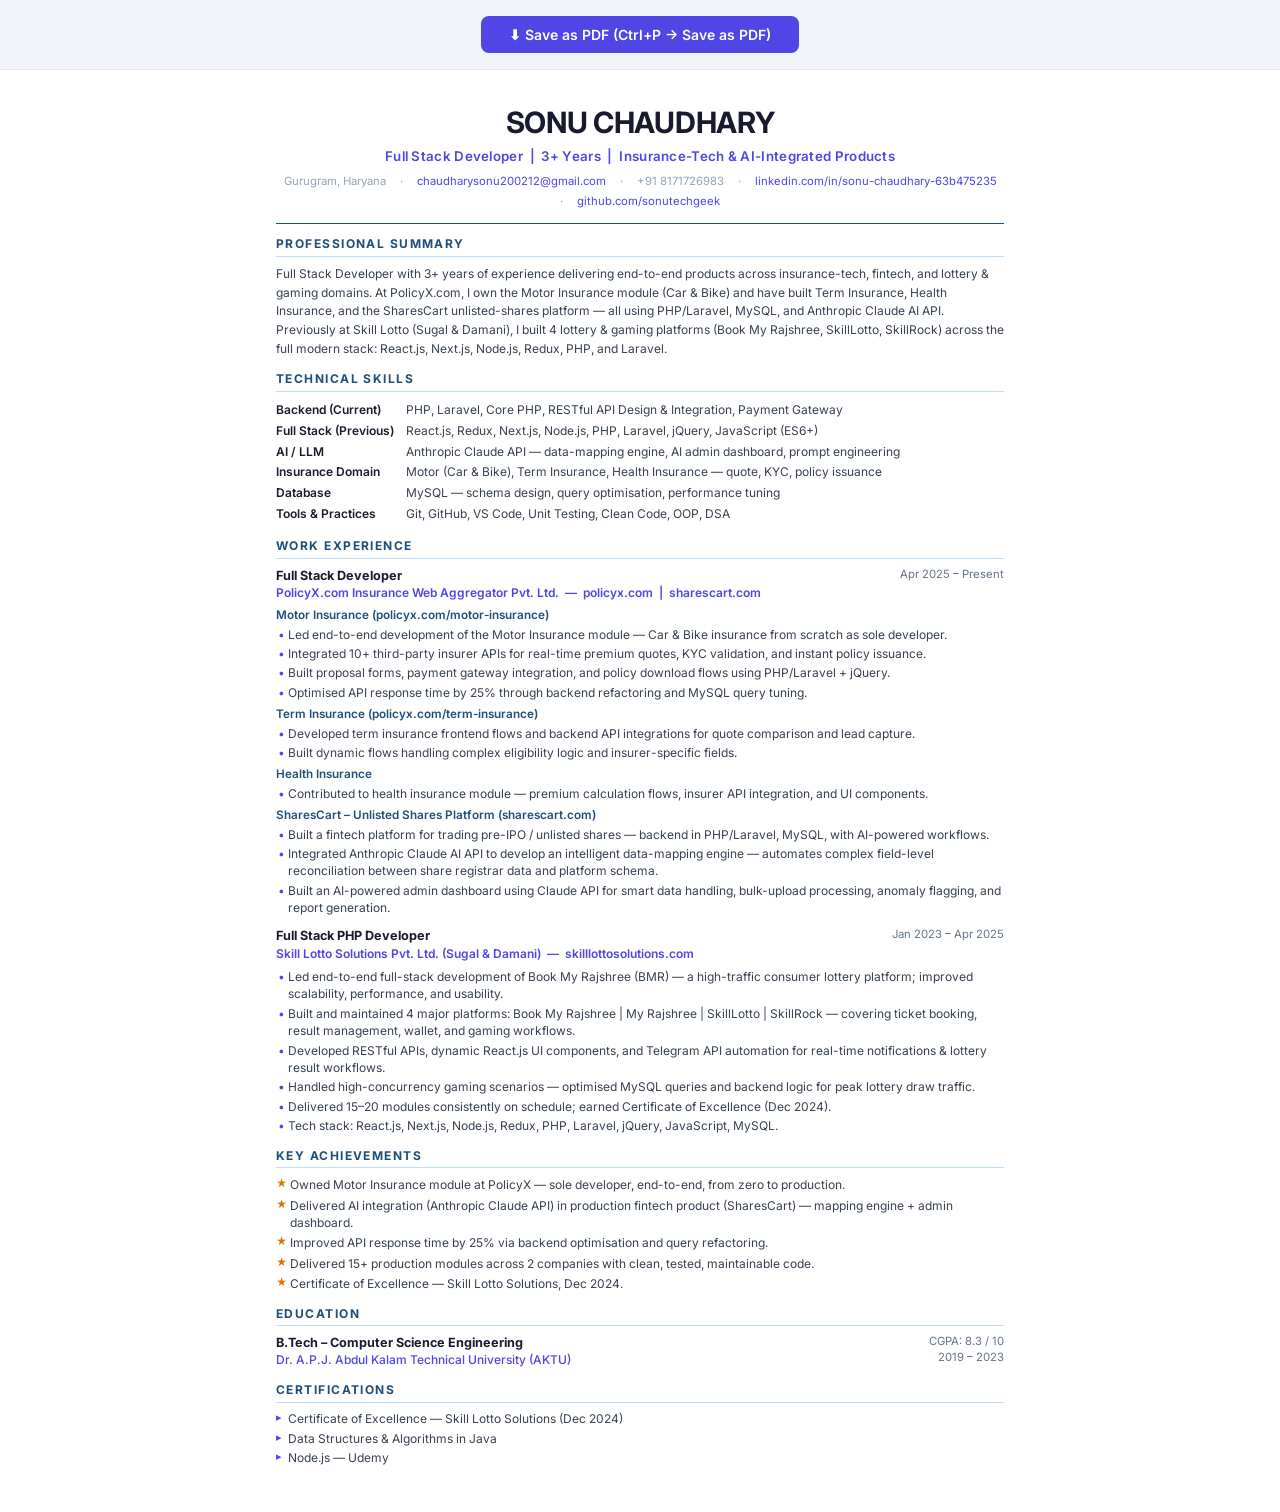
==== resume.html @ 12445d89 "Add HTML resume with clickable LinkedIn and GitHub links" ====
<!DOCTYPE html>
<html lang="en">
<head>
  <meta charset="UTF-8">
  <title>Sonu Chaudhary — Resume</title>
  <link href="https://fonts.googleapis.com/css2?family=Inter:wght@300;400;500;600;700&display=swap" rel="stylesheet">
  <style>
    * { box-sizing: border-box; margin: 0; padding: 0; }

    body {
      font-family: 'Inter', Arial, sans-serif;
      font-size: 9.5pt;
      color: #1a1a2e;
      background: #fff;
      line-height: 1.4;
    }

    .page {
      max-width: 800px;
      margin: 0 auto;
      padding: 32px 36px;
    }

    /* ---- Header ---- */
    .header { text-align: center; margin-bottom: 14px; }

    .name {
      font-size: 22pt;
      font-weight: 700;
      color: #1a1a2e;
      letter-spacing: -0.3px;
      margin-bottom: 4px;
    }

    .title-line {
      font-size: 10pt;
      color: #4f46e5;
      font-weight: 600;
      margin-bottom: 8px;
      letter-spacing: 0.3px;
    }

    .contact-row {
      font-size: 8.5pt;
      color: #475569;
      display: flex;
      justify-content: center;
      flex-wrap: wrap;
      gap: 4px 14px;
    }

    .contact-row a {
      color: #4f46e5;
      text-decoration: none;
    }

    .contact-row span { color: #94a3b8; }

    /* ---- Divider ---- */
    .divider {
      border: none;
      border-top: 1.5px solid #1f4e79;
      margin: 10px 0 12px;
    }

    /* ---- Section ---- */
    .section { margin-bottom: 13px; }

    .section-heading {
      font-size: 9pt;
      font-weight: 700;
      text-transform: uppercase;
      letter-spacing: 0.12em;
      color: #1f4e79;
      border-bottom: 1px solid #bfdbfe;
      padding-bottom: 3px;
      margin-bottom: 8px;
    }

    /* ---- Summary ---- */
    .summary { font-size: 9pt; color: #374151; line-height: 1.55; }

    /* ---- Skills ---- */
    .skills-table { width: 100%; border-collapse: collapse; }
    .skills-table td {
      padding: 2px 0;
      font-size: 9pt;
      vertical-align: top;
    }
    .skill-label {
      font-weight: 600;
      color: #1a1a2e;
      width: 130px;
      white-space: nowrap;
    }
    .skill-val { color: #374151; }

    /* ---- Experience ---- */
    .job { margin-bottom: 11px; }

    .job-top {
      display: flex;
      justify-content: space-between;
      align-items: flex-start;
      margin-bottom: 1px;
    }

    .job-title-text {
      font-weight: 700;
      font-size: 9.5pt;
      color: #1a1a2e;
    }

    .job-date {
      font-size: 8.5pt;
      color: #64748b;
      white-space: nowrap;
      margin-left: 12px;
    }

    .job-company {
      font-size: 9pt;
      color: #4f46e5;
      font-weight: 600;
      margin-bottom: 5px;
    }

    .job-company a { color: #4f46e5; text-decoration: none; }

    .job-module {
      font-size: 8.8pt;
      font-weight: 600;
      color: #1f4e79;
      margin: 5px 0 2px;
    }

    ul.bullets {
      list-style: none;
      padding: 0;
    }

    ul.bullets li {
      font-size: 9pt;
      color: #374151;
      padding-left: 12px;
      position: relative;
      margin-bottom: 2px;
      line-height: 1.45;
    }

    ul.bullets li::before {
      content: '•';
      position: absolute;
      left: 2px;
      color: #4f46e5;
    }

    /* ---- Achievements ---- */
    .achieve-list { list-style: none; padding: 0; }
    .achieve-list li {
      font-size: 9pt;
      color: #374151;
      padding-left: 14px;
      position: relative;
      margin-bottom: 3px;
      line-height: 1.45;
    }
    .achieve-list li::before {
      content: '★';
      position: absolute;
      left: 0;
      color: #d97706;
      font-size: 8pt;
    }

    /* ---- Education ---- */
    .edu-row {
      display: flex;
      justify-content: space-between;
      align-items: flex-start;
    }
    .edu-degree { font-weight: 700; font-size: 9.5pt; color: #1a1a2e; }
    .edu-inst { font-size: 9pt; color: #4f46e5; font-weight: 500; }
    .edu-right { font-size: 8.5pt; color: #64748b; text-align: right; }

    /* ---- Certs ---- */
    .cert-row {
      display: flex;
      gap: 6px;
      font-size: 9pt;
      color: #374151;
      margin-bottom: 3px;
    }
    .cert-row::before { content: '▸'; color: #4f46e5; font-size: 8pt; }

    /* ---- Print button ---- */
    .print-bar {
      text-align: center;
      padding: 16px;
      background: #f1f5f9;
      border-bottom: 1px solid #e2e8f0;
    }

    .print-btn {
      background: #4f46e5;
      color: #fff;
      border: none;
      padding: 10px 28px;
      border-radius: 8px;
      font-size: 14px;
      font-weight: 600;
      cursor: pointer;
      font-family: inherit;
    }

    .print-btn:hover { background: #4338ca; }

    @media print {
      .print-bar { display: none; }
      body { font-size: 9.5pt; }
      .page { padding: 20px 24px; }
      a { color: #4f46e5 !important; text-decoration: none; }
    }
  </style>
</head>
<body>

  <div class="print-bar">
    <button class="print-btn" onclick="window.print()">⬇ Save as PDF (Ctrl+P → Save as PDF)</button>
  </div>

  <div class="page">

    <!-- HEADER -->
    <div class="header">
      <div class="name">SONU CHAUDHARY</div>
      <div class="title-line">Full Stack Developer &nbsp;|&nbsp; 3+ Years &nbsp;|&nbsp; Insurance-Tech &amp; AI-Integrated Products</div>
      <div class="contact-row">
        <span>Gurugram, Haryana</span>
        <span>·</span>
        <a href="mailto:chaudharysonu200212@gmail.com">chaudharysonu200212@gmail.com</a>
        <span>·</span>
        <span>+91 8171726983</span>
        <span>·</span>
        <a href="https://www.linkedin.com/in/sonu-chaudhary-63b475235" target="_blank">linkedin.com/in/sonu-chaudhary-63b475235</a>
        <span>·</span>
        <a href="https://github.com/sonutechgeek" target="_blank">github.com/sonutechgeek</a>
      </div>
    </div>

    <hr class="divider">

    <!-- SUMMARY -->
    <div class="section">
      <div class="section-heading">Professional Summary</div>
      <p class="summary">
        Full Stack Developer with 3+ years of experience delivering end-to-end products across insurance-tech, fintech, and lottery &amp; gaming domains.
        At PolicyX.com, I own the Motor Insurance module (Car &amp; Bike) and have built Term Insurance, Health Insurance, and the SharesCart unlisted-shares platform —
        all using PHP/Laravel, MySQL, and Anthropic Claude AI API. Previously at Skill Lotto (Sugal &amp; Damani), I built 4 lottery &amp; gaming platforms
        (Book My Rajshree, SkillLotto, SkillRock) across the full modern stack: React.js, Next.js, Node.js, Redux, PHP, and Laravel.
      </p>
    </div>

    <!-- SKILLS -->
    <div class="section">
      <div class="section-heading">Technical Skills</div>
      <table class="skills-table">
        <tr>
          <td class="skill-label">Backend (Current)</td>
          <td class="skill-val">PHP, Laravel, Core PHP, RESTful API Design &amp; Integration, Payment Gateway</td>
        </tr>
        <tr>
          <td class="skill-label">Full Stack (Previous)</td>
          <td class="skill-val">React.js, Redux, Next.js, Node.js, PHP, Laravel, jQuery, JavaScript (ES6+)</td>
        </tr>
        <tr>
          <td class="skill-label">AI / LLM</td>
          <td class="skill-val">Anthropic Claude API — data-mapping engine, AI admin dashboard, prompt engineering</td>
        </tr>
        <tr>
          <td class="skill-label">Insurance Domain</td>
          <td class="skill-val">Motor (Car &amp; Bike), Term Insurance, Health Insurance — quote, KYC, policy issuance</td>
        </tr>
        <tr>
          <td class="skill-label">Database</td>
          <td class="skill-val">MySQL — schema design, query optimisation, performance tuning</td>
        </tr>
        <tr>
          <td class="skill-label">Tools &amp; Practices</td>
          <td class="skill-val">Git, GitHub, VS Code, Unit Testing, Clean Code, OOP, DSA</td>
        </tr>
      </table>
    </div>

    <!-- EXPERIENCE -->
    <div class="section">
      <div class="section-heading">Work Experience</div>

      <!-- PolicyX -->
      <div class="job">
        <div class="job-top">
          <span class="job-title-text">Full Stack Developer</span>
          <span class="job-date">Apr 2025 – Present</span>
        </div>
        <div class="job-company">
          PolicyX.com Insurance Web Aggregator Pvt. Ltd. &nbsp;—&nbsp;
          <a href="https://policyx.com" target="_blank">policyx.com</a> &nbsp;|&nbsp;
          <a href="https://sharescart.com" target="_blank">sharescart.com</a>
        </div>

        <div class="job-module">Motor Insurance (policyx.com/motor-insurance)</div>
        <ul class="bullets">
          <li>Led end-to-end development of the Motor Insurance module — Car &amp; Bike insurance from scratch as sole developer.</li>
          <li>Integrated 10+ third-party insurer APIs for real-time premium quotes, KYC validation, and instant policy issuance.</li>
          <li>Built proposal forms, payment gateway integration, and policy download flows using PHP/Laravel + jQuery.</li>
          <li>Optimised API response time by 25% through backend refactoring and MySQL query tuning.</li>
        </ul>

        <div class="job-module">Term Insurance (policyx.com/term-insurance)</div>
        <ul class="bullets">
          <li>Developed term insurance frontend flows and backend API integrations for quote comparison and lead capture.</li>
          <li>Built dynamic flows handling complex eligibility logic and insurer-specific fields.</li>
        </ul>

        <div class="job-module">Health Insurance</div>
        <ul class="bullets">
          <li>Contributed to health insurance module — premium calculation flows, insurer API integration, and UI components.</li>
        </ul>

        <div class="job-module">SharesCart – Unlisted Shares Platform (sharescart.com)</div>
        <ul class="bullets">
          <li>Built a fintech platform for trading pre-IPO / unlisted shares — backend in PHP/Laravel, MySQL, with AI-powered workflows.</li>
          <li>Integrated Anthropic Claude AI API to develop an intelligent data-mapping engine — automates complex field-level reconciliation between share registrar data and platform schema.</li>
          <li>Built an AI-powered admin dashboard using Claude API for smart data handling, bulk-upload processing, anomaly flagging, and report generation.</li>
        </ul>
      </div>

      <!-- Skill Lotto -->
      <div class="job">
        <div class="job-top">
          <span class="job-title-text">Full Stack PHP Developer</span>
          <span class="job-date">Jan 2023 – Apr 2025</span>
        </div>
        <div class="job-company">
          Skill Lotto Solutions Pvt. Ltd. (Sugal &amp; Damani) &nbsp;—&nbsp;
          <a href="https://skilllottosolutions.com" target="_blank">skilllottosolutions.com</a>
        </div>
        <ul class="bullets">
          <li>Led end-to-end full-stack development of Book My Rajshree (BMR) — a high-traffic consumer lottery platform; improved scalability, performance, and usability.</li>
          <li>Built and maintained 4 major platforms: Book My Rajshree | My Rajshree | SkillLotto | SkillRock — covering ticket booking, result management, wallet, and gaming workflows.</li>
          <li>Developed RESTful APIs, dynamic React.js UI components, and Telegram API automation for real-time notifications &amp; lottery result workflows.</li>
          <li>Handled high-concurrency gaming scenarios — optimised MySQL queries and backend logic for peak lottery draw traffic.</li>
          <li>Delivered 15–20 modules consistently on schedule; earned Certificate of Excellence (Dec 2024).</li>
          <li>Tech stack: React.js, Next.js, Node.js, Redux, PHP, Laravel, jQuery, JavaScript, MySQL.</li>
        </ul>
      </div>

    </div>

    <!-- ACHIEVEMENTS -->
    <div class="section">
      <div class="section-heading">Key Achievements</div>
      <ul class="achieve-list">
        <li>Owned Motor Insurance module at PolicyX — sole developer, end-to-end, from zero to production.</li>
        <li>Delivered AI integration (Anthropic Claude API) in production fintech product (SharesCart) — mapping engine + admin dashboard.</li>
        <li>Improved API response time by 25% via backend optimisation and query refactoring.</li>
        <li>Delivered 15+ production modules across 2 companies with clean, tested, maintainable code.</li>
        <li>Certificate of Excellence — Skill Lotto Solutions, Dec 2024.</li>
      </ul>
    </div>

    <!-- EDUCATION -->
    <div class="section">
      <div class="section-heading">Education</div>
      <div class="edu-row">
        <div>
          <div class="edu-degree">B.Tech – Computer Science Engineering</div>
          <div class="edu-inst">Dr. A.P.J. Abdul Kalam Technical University (AKTU)</div>
        </div>
        <div class="edu-right">
          CGPA: 8.3 / 10<br>2019 – 2023
        </div>
      </div>
    </div>

    <!-- CERTIFICATIONS -->
    <div class="section">
      <div class="section-heading">Certifications</div>
      <div class="cert-row">Certificate of Excellence — Skill Lotto Solutions (Dec 2024)</div>
      <div class="cert-row">Data Structures &amp; Algorithms in Java</div>
      <div class="cert-row">Node.js — Udemy</div>
    </div>

  </div>

</body>
</html>
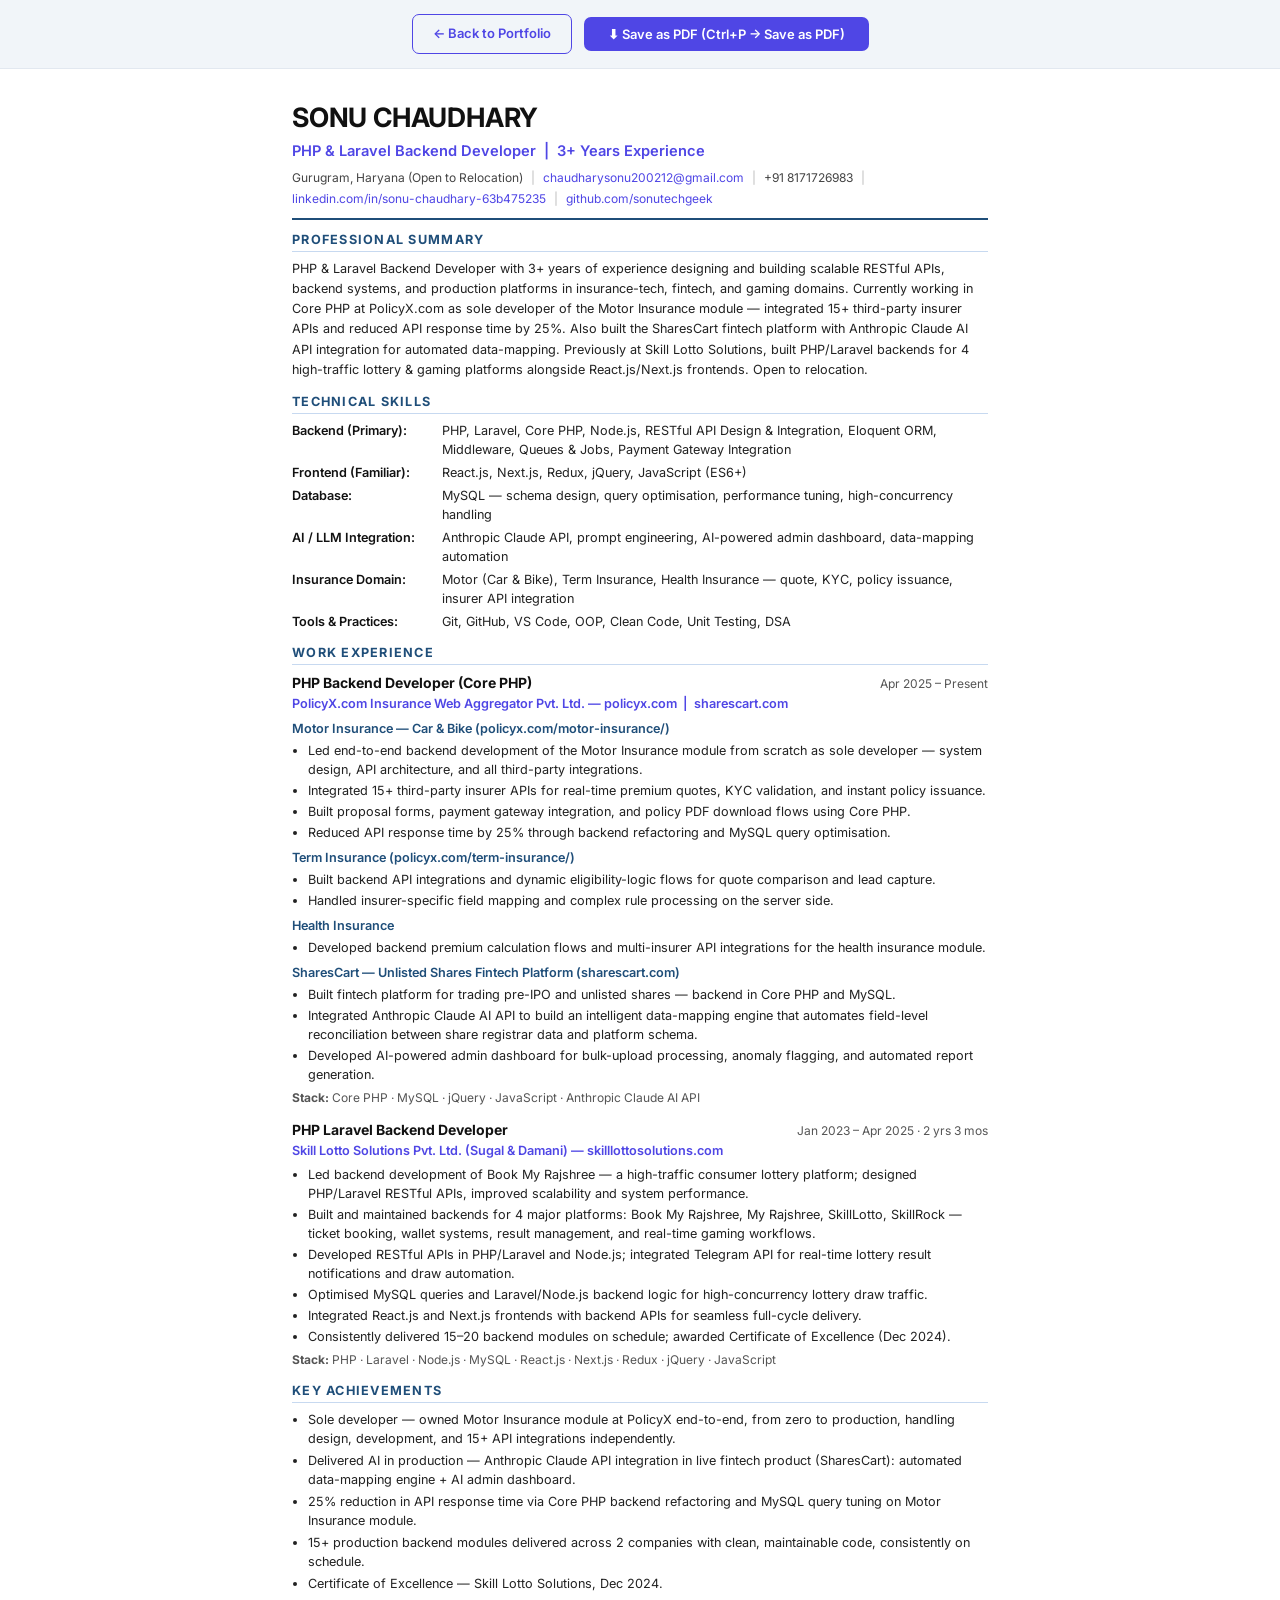
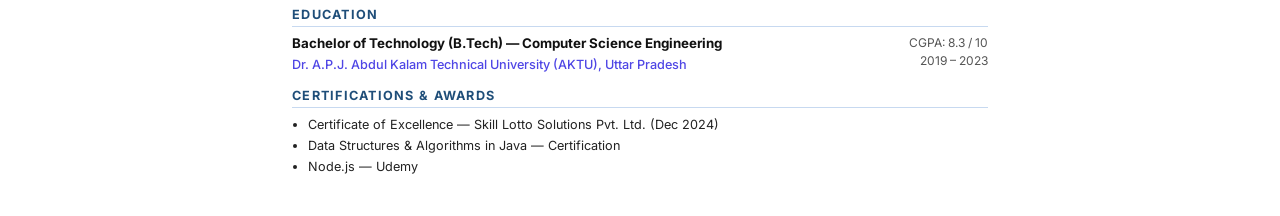
==== commit d16a351b: "last commit" ====
--- a/resume.html
+++ b/resume.html
@@ -2,393 +2,417 @@
 <html lang="en">
 <head>
   <meta charset="UTF-8">
-  <title>Sonu Chaudhary — Resume</title>
-  <link href="https://fonts.googleapis.com/css2?family=Inter:wght@300;400;500;600;700&display=swap" rel="stylesheet">
+  <title>Sonu Chaudhary — PHP & Laravel Backend Developer Resume</title>
+  <link href="https://fonts.googleapis.com/css2?family=Inter:wght@400;500;600;700&display=swap" rel="stylesheet">
   <style>
     * { box-sizing: border-box; margin: 0; padding: 0; }
 
     body {
       font-family: 'Inter', Arial, sans-serif;
-      font-size: 9.5pt;
-      color: #1a1a2e;
+      font-size: 10pt;
+      color: #111;
       background: #fff;
-      line-height: 1.4;
-    }
-
-    .page {
-      max-width: 800px;
-      margin: 0 auto;
-      padding: 32px 36px;
-    }
-
-    /* ---- Header ---- */
-    .header { text-align: center; margin-bottom: 14px; }
-
-    .name {
-      font-size: 22pt;
-      font-weight: 700;
-      color: #1a1a2e;
-      letter-spacing: -0.3px;
-      margin-bottom: 4px;
-    }
-
-    .title-line {
-      font-size: 10pt;
-      color: #4f46e5;
-      font-weight: 600;
-      margin-bottom: 8px;
-      letter-spacing: 0.3px;
-    }
-
-    .contact-row {
-      font-size: 8.5pt;
-      color: #475569;
+      line-height: 1.5;
+    }
+
+    /* ---- Print / View bar ---- */
+    .print-bar {
+      text-align: center;
+      padding: 14px 16px;
+      background: #f1f5f9;
+      border-bottom: 1px solid #e2e8f0;
       display: flex;
       justify-content: center;
-      flex-wrap: wrap;
-      gap: 4px 14px;
-    }
-
-    .contact-row a {
-      color: #4f46e5;
-      text-decoration: none;
-    }
-
-    .contact-row span { color: #94a3b8; }
-
-    /* ---- Divider ---- */
-    .divider {
-      border: none;
-      border-top: 1.5px solid #1f4e79;
-      margin: 10px 0 12px;
-    }
-
-    /* ---- Section ---- */
-    .section { margin-bottom: 13px; }
-
-    .section-heading {
-      font-size: 9pt;
-      font-weight: 700;
-      text-transform: uppercase;
-      letter-spacing: 0.12em;
-      color: #1f4e79;
-      border-bottom: 1px solid #bfdbfe;
-      padding-bottom: 3px;
-      margin-bottom: 8px;
-    }
-
-    /* ---- Summary ---- */
-    .summary { font-size: 9pt; color: #374151; line-height: 1.55; }
-
-    /* ---- Skills ---- */
-    .skills-table { width: 100%; border-collapse: collapse; }
-    .skills-table td {
-      padding: 2px 0;
-      font-size: 9pt;
-      vertical-align: top;
-    }
-    .skill-label {
-      font-weight: 600;
-      color: #1a1a2e;
-      width: 130px;
-      white-space: nowrap;
-    }
-    .skill-val { color: #374151; }
-
-    /* ---- Experience ---- */
-    .job { margin-bottom: 11px; }
-
-    .job-top {
-      display: flex;
-      justify-content: space-between;
-      align-items: flex-start;
-      margin-bottom: 1px;
-    }
-
-    .job-title-text {
-      font-weight: 700;
-      font-size: 9.5pt;
-      color: #1a1a2e;
-    }
-
-    .job-date {
-      font-size: 8.5pt;
-      color: #64748b;
-      white-space: nowrap;
-      margin-left: 12px;
-    }
-
-    .job-company {
-      font-size: 9pt;
-      color: #4f46e5;
-      font-weight: 600;
-      margin-bottom: 5px;
-    }
-
-    .job-company a { color: #4f46e5; text-decoration: none; }
-
-    .job-module {
-      font-size: 8.8pt;
-      font-weight: 600;
-      color: #1f4e79;
-      margin: 5px 0 2px;
-    }
-
-    ul.bullets {
-      list-style: none;
-      padding: 0;
-    }
-
-    ul.bullets li {
-      font-size: 9pt;
-      color: #374151;
-      padding-left: 12px;
-      position: relative;
-      margin-bottom: 2px;
-      line-height: 1.45;
-    }
-
-    ul.bullets li::before {
-      content: '•';
-      position: absolute;
-      left: 2px;
-      color: #4f46e5;
-    }
-
-    /* ---- Achievements ---- */
-    .achieve-list { list-style: none; padding: 0; }
-    .achieve-list li {
-      font-size: 9pt;
-      color: #374151;
-      padding-left: 14px;
-      position: relative;
-      margin-bottom: 3px;
-      line-height: 1.45;
-    }
-    .achieve-list li::before {
-      content: '★';
-      position: absolute;
-      left: 0;
-      color: #d97706;
-      font-size: 8pt;
-    }
-
-    /* ---- Education ---- */
-    .edu-row {
-      display: flex;
-      justify-content: space-between;
-      align-items: flex-start;
-    }
-    .edu-degree { font-weight: 700; font-size: 9.5pt; color: #1a1a2e; }
-    .edu-inst { font-size: 9pt; color: #4f46e5; font-weight: 500; }
-    .edu-right { font-size: 8.5pt; color: #64748b; text-align: right; }
-
-    /* ---- Certs ---- */
-    .cert-row {
-      display: flex;
-      gap: 6px;
-      font-size: 9pt;
-      color: #374151;
-      margin-bottom: 3px;
-    }
-    .cert-row::before { content: '▸'; color: #4f46e5; font-size: 8pt; }
-
-    /* ---- Print button ---- */
-    .print-bar {
-      text-align: center;
-      padding: 16px;
-      background: #f1f5f9;
-      border-bottom: 1px solid #e2e8f0;
-    }
-
+      align-items: center;
+      gap: 12px;
+    }
     .print-btn {
       background: #4f46e5;
       color: #fff;
       border: none;
-      padding: 10px 28px;
-      border-radius: 8px;
-      font-size: 14px;
+      padding: 9px 24px;
+      border-radius: 7px;
+      font-size: 13px;
       font-weight: 600;
       cursor: pointer;
       font-family: inherit;
     }
-
     .print-btn:hover { background: #4338ca; }
+    .back-btn {
+      color: #4f46e5;
+      border: 1.5px solid #4f46e5;
+      background: transparent;
+      padding: 9px 20px;
+      border-radius: 7px;
+      font-size: 13px;
+      font-weight: 600;
+      cursor: pointer;
+      font-family: inherit;
+      text-decoration: none;
+      display: inline-block;
+    }
+    .back-btn:hover { background: rgba(79,70,229,0.07); }
 
     @media print {
       .print-bar { display: none; }
-      body { font-size: 9.5pt; }
-      .page { padding: 20px 24px; }
-      a { color: #4f46e5 !important; text-decoration: none; }
+      body { font-size: 10pt; }
+      .page { padding: 18px 22px; }
+      a { color: #111 !important; text-decoration: none; }
+    }
+
+    /* ---- Page ---- */
+    .page {
+      max-width: 760px;
+      margin: 0 auto;
+      padding: 28px 32px;
+    }
+
+    /* ---- Header ---- */
+    .r-name {
+      font-size: 20pt;
+      font-weight: 700;
+      color: #111;
+      letter-spacing: -0.2px;
+      margin-bottom: 3px;
+    }
+
+    .r-title {
+      font-size: 11pt;
+      font-weight: 600;
+      color: #4f46e5;
+      margin-bottom: 7px;
+    }
+
+    .r-contact {
+      font-size: 9pt;
+      color: #444;
+      display: flex;
+      flex-wrap: wrap;
+      gap: 3px 0;
+    }
+
+    .r-contact a { color: #4f46e5; text-decoration: none; }
+    .r-contact .sep { margin: 0 8px; color: #bbb; }
+
+    .r-divider {
+      border: none;
+      border-top: 2px solid #1f4e79;
+      margin: 10px 0;
+    }
+
+    /* ---- Section ---- */
+    .r-section { margin-bottom: 12px; }
+
+    .r-section-title {
+      font-size: 9.5pt;
+      font-weight: 700;
+      text-transform: uppercase;
+      letter-spacing: 0.1em;
+      color: #1f4e79;
+      border-bottom: 1px solid #c7d9f0;
+      padding-bottom: 2px;
+      margin-bottom: 7px;
+    }
+
+    /* ---- Summary ---- */
+    .r-summary {
+      font-size: 9.5pt;
+      color: #222;
+      line-height: 1.6;
+    }
+
+    /* ---- Skills ---- */
+    .r-skills-row {
+      display: flex;
+      gap: 0;
+      margin-bottom: 4px;
+      font-size: 9.5pt;
+      line-height: 1.5;
+    }
+    .r-skill-cat {
+      font-weight: 600;
+      color: #111;
+      min-width: 150px;
+      flex-shrink: 0;
+    }
+    .r-skill-val { color: #222; }
+
+    /* ---- Job ---- */
+    .r-job { margin-bottom: 12px; }
+
+    .r-job-header {
+      display: flex;
+      justify-content: space-between;
+      align-items: baseline;
+      gap: 8px;
+      margin-bottom: 1px;
+    }
+
+    .r-job-title {
+      font-size: 10.5pt;
+      font-weight: 700;
+      color: #111;
+    }
+
+    .r-job-date {
+      font-size: 9pt;
+      color: #555;
+      white-space: nowrap;
+      flex-shrink: 0;
+    }
+
+    .r-job-company {
+      font-size: 9.5pt;
+      font-weight: 600;
+      color: #4f46e5;
+      margin-bottom: 5px;
+    }
+    .r-job-company a { color: #4f46e5; text-decoration: none; }
+
+    .r-module {
+      font-size: 9.5pt;
+      font-weight: 600;
+      color: #1f4e79;
+      margin: 6px 0 3px;
+    }
+
+    .r-bullets {
+      list-style: disc;
+      padding-left: 16px;
+      margin: 0;
+    }
+
+    .r-bullets li {
+      font-size: 9.5pt;
+      color: #222;
+      margin-bottom: 2px;
+      line-height: 1.5;
+    }
+
+    .r-stack {
+      font-size: 9pt;
+      color: #555;
+      margin-top: 5px;
+    }
+
+    /* ---- Achievements ---- */
+    .r-achieve {
+      list-style: disc;
+      padding-left: 16px;
+      margin: 0;
+    }
+    .r-achieve li {
+      font-size: 9.5pt;
+      color: #222;
+      margin-bottom: 3px;
+      line-height: 1.5;
+    }
+
+    /* ---- Education ---- */
+    .r-edu-row {
+      display: flex;
+      justify-content: space-between;
+      align-items: flex-start;
+      gap: 8px;
+    }
+    .r-edu-degree {
+      font-size: 10pt;
+      font-weight: 700;
+      color: #111;
+    }
+    .r-edu-inst {
+      font-size: 9.5pt;
+      color: #4f46e5;
+      font-weight: 500;
+      margin-top: 1px;
+    }
+    .r-edu-right {
+      font-size: 9pt;
+      color: #555;
+      text-align: right;
+      white-space: nowrap;
+    }
+
+    /* ---- Certs ---- */
+    .r-cert-list {
+      list-style: disc;
+      padding-left: 16px;
+      margin: 0;
+    }
+    .r-cert-list li {
+      font-size: 9.5pt;
+      color: #222;
+      margin-bottom: 2px;
+      line-height: 1.5;
     }
   </style>
 </head>
 <body>
 
   <div class="print-bar">
+    <a href="index.html" class="back-btn">← Back to Portfolio</a>
     <button class="print-btn" onclick="window.print()">⬇ Save as PDF (Ctrl+P → Save as PDF)</button>
   </div>
 
   <div class="page">
 
-    <!-- HEADER -->
-    <div class="header">
-      <div class="name">SONU CHAUDHARY</div>
-      <div class="title-line">Full Stack Developer &nbsp;|&nbsp; 3+ Years &nbsp;|&nbsp; Insurance-Tech &amp; AI-Integrated Products</div>
-      <div class="contact-row">
-        <span>Gurugram, Haryana</span>
-        <span>·</span>
-        <a href="mailto:chaudharysonu200212@gmail.com">chaudharysonu200212@gmail.com</a>
-        <span>·</span>
-        <span>+91 8171726983</span>
-        <span>·</span>
-        <a href="https://www.linkedin.com/in/sonu-chaudhary-63b475235" target="_blank">linkedin.com/in/sonu-chaudhary-63b475235</a>
-        <span>·</span>
-        <a href="https://github.com/sonutechgeek" target="_blank">github.com/sonutechgeek</a>
-      </div>
-    </div>
-
-    <hr class="divider">
-
-    <!-- SUMMARY -->
-    <div class="section">
-      <div class="section-heading">Professional Summary</div>
-      <p class="summary">
-        Full Stack Developer with 3+ years of experience delivering end-to-end products across insurance-tech, fintech, and lottery &amp; gaming domains.
-        At PolicyX.com, I own the Motor Insurance module (Car &amp; Bike) and have built Term Insurance, Health Insurance, and the SharesCart unlisted-shares platform —
-        all using PHP/Laravel, MySQL, and Anthropic Claude AI API. Previously at Skill Lotto (Sugal &amp; Damani), I built 4 lottery &amp; gaming platforms
-        (Book My Rajshree, SkillLotto, SkillRock) across the full modern stack: React.js, Next.js, Node.js, Redux, PHP, and Laravel.
+    <!-- ===== HEADER ===== -->
+    <div class="r-name">SONU CHAUDHARY</div>
+    <div class="r-title">PHP &amp; Laravel Backend Developer &nbsp;|&nbsp; 3+ Years Experience</div>
+    <div class="r-contact">
+      <span>Gurugram, Haryana (Open to Relocation)</span>
+      <span class="sep">|</span>
+      <a href="mailto:chaudharysonu200212@gmail.com">chaudharysonu200212@gmail.com</a>
+      <span class="sep">|</span>
+      <span>+91 8171726983</span>
+      <span class="sep">|</span>
+      <a href="https://linkedin.com/in/sonu-chaudhary-63b475235" target="_blank">linkedin.com/in/sonu-chaudhary-63b475235</a>
+      <span class="sep">|</span>
+      <a href="https://github.com/sonutechgeek" target="_blank">github.com/sonutechgeek</a>
+    </div>
+
+    <hr class="r-divider">
+
+    <!-- ===== PROFESSIONAL SUMMARY ===== -->
+    <div class="r-section">
+      <div class="r-section-title">Professional Summary</div>
+      <p class="r-summary">
+        PHP &amp; Laravel Backend Developer with 3+ years of experience designing and building scalable RESTful APIs, backend systems, and production platforms in insurance-tech, fintech, and gaming domains. Currently working in Core PHP at PolicyX.com as sole developer of the Motor Insurance module — integrated 15+ third-party insurer APIs and reduced API response time by 25%. Also built the SharesCart fintech platform with Anthropic Claude AI API integration for automated data-mapping. Previously at Skill Lotto Solutions, built PHP/Laravel backends for 4 high-traffic lottery &amp; gaming platforms alongside React.js/Next.js frontends. Open to relocation.
       </p>
     </div>
 
-    <!-- SKILLS -->
-    <div class="section">
-      <div class="section-heading">Technical Skills</div>
-      <table class="skills-table">
-        <tr>
-          <td class="skill-label">Backend (Current)</td>
-          <td class="skill-val">PHP, Laravel, Core PHP, RESTful API Design &amp; Integration, Payment Gateway</td>
-        </tr>
-        <tr>
-          <td class="skill-label">Full Stack (Previous)</td>
-          <td class="skill-val">React.js, Redux, Next.js, Node.js, PHP, Laravel, jQuery, JavaScript (ES6+)</td>
-        </tr>
-        <tr>
-          <td class="skill-label">AI / LLM</td>
-          <td class="skill-val">Anthropic Claude API — data-mapping engine, AI admin dashboard, prompt engineering</td>
-        </tr>
-        <tr>
-          <td class="skill-label">Insurance Domain</td>
-          <td class="skill-val">Motor (Car &amp; Bike), Term Insurance, Health Insurance — quote, KYC, policy issuance</td>
-        </tr>
-        <tr>
-          <td class="skill-label">Database</td>
-          <td class="skill-val">MySQL — schema design, query optimisation, performance tuning</td>
-        </tr>
-        <tr>
-          <td class="skill-label">Tools &amp; Practices</td>
-          <td class="skill-val">Git, GitHub, VS Code, Unit Testing, Clean Code, OOP, DSA</td>
-        </tr>
-      </table>
-    </div>
-
-    <!-- EXPERIENCE -->
-    <div class="section">
-      <div class="section-heading">Work Experience</div>
+    <!-- ===== TECHNICAL SKILLS ===== -->
+    <div class="r-section">
+      <div class="r-section-title">Technical Skills</div>
+
+      <div class="r-skills-row">
+        <span class="r-skill-cat">Backend (Primary):</span>
+        <span class="r-skill-val">PHP, Laravel, Core PHP, Node.js, RESTful API Design &amp; Integration, Eloquent ORM, Middleware, Queues &amp; Jobs, Payment Gateway Integration</span>
+      </div>
+      <div class="r-skills-row">
+        <span class="r-skill-cat">Frontend (Familiar):</span>
+        <span class="r-skill-val">React.js, Next.js, Redux, jQuery, JavaScript (ES6+)</span>
+      </div>
+      <div class="r-skills-row">
+        <span class="r-skill-cat">Database:</span>
+        <span class="r-skill-val">MySQL — schema design, query optimisation, performance tuning, high-concurrency handling</span>
+      </div>
+      <div class="r-skills-row">
+        <span class="r-skill-cat">AI / LLM Integration:</span>
+        <span class="r-skill-val">Anthropic Claude API, prompt engineering, AI-powered admin dashboard, data-mapping automation</span>
+      </div>
+      <div class="r-skills-row">
+        <span class="r-skill-cat">Insurance Domain:</span>
+        <span class="r-skill-val">Motor (Car &amp; Bike), Term Insurance, Health Insurance — quote, KYC, policy issuance, insurer API integration</span>
+      </div>
+      <div class="r-skills-row">
+        <span class="r-skill-cat">Tools &amp; Practices:</span>
+        <span class="r-skill-val">Git, GitHub, VS Code, OOP, Clean Code, Unit Testing, DSA</span>
+      </div>
+    </div>
+
+    <!-- ===== WORK EXPERIENCE ===== -->
+    <div class="r-section">
+      <div class="r-section-title">Work Experience</div>
 
       <!-- PolicyX -->
-      <div class="job">
-        <div class="job-top">
-          <span class="job-title-text">Full Stack Developer</span>
-          <span class="job-date">Apr 2025 – Present</span>
-        </div>
-        <div class="job-company">
-          PolicyX.com Insurance Web Aggregator Pvt. Ltd. &nbsp;—&nbsp;
+      <div class="r-job">
+        <div class="r-job-header">
+          <span class="r-job-title">PHP Backend Developer (Core PHP)</span>
+          <span class="r-job-date">Apr 2025 – Present</span>
+        </div>
+        <div class="r-job-company">
+          PolicyX.com Insurance Web Aggregator Pvt. Ltd. —
           <a href="https://policyx.com" target="_blank">policyx.com</a> &nbsp;|&nbsp;
           <a href="https://sharescart.com" target="_blank">sharescart.com</a>
         </div>
 
-        <div class="job-module">Motor Insurance (policyx.com/motor-insurance)</div>
-        <ul class="bullets">
-          <li>Led end-to-end development of the Motor Insurance module — Car &amp; Bike insurance from scratch as sole developer.</li>
-          <li>Integrated 10+ third-party insurer APIs for real-time premium quotes, KYC validation, and instant policy issuance.</li>
-          <li>Built proposal forms, payment gateway integration, and policy download flows using PHP/Laravel + jQuery.</li>
-          <li>Optimised API response time by 25% through backend refactoring and MySQL query tuning.</li>
+        <div class="r-module">Motor Insurance — Car &amp; Bike (policyx.com/motor-insurance/)</div>
+        <ul class="r-bullets">
+          <li>Led end-to-end backend development of the Motor Insurance module from scratch as sole developer — system design, API architecture, and all third-party integrations.</li>
+          <li>Integrated 15+ third-party insurer APIs for real-time premium quotes, KYC validation, and instant policy issuance.</li>
+          <li>Built proposal forms, payment gateway integration, and policy PDF download flows using Core PHP.</li>
+          <li>Reduced API response time by 25% through backend refactoring and MySQL query optimisation.</li>
         </ul>
 
-        <div class="job-module">Term Insurance (policyx.com/term-insurance)</div>
-        <ul class="bullets">
-          <li>Developed term insurance frontend flows and backend API integrations for quote comparison and lead capture.</li>
-          <li>Built dynamic flows handling complex eligibility logic and insurer-specific fields.</li>
+        <div class="r-module">Term Insurance (policyx.com/term-insurance/)</div>
+        <ul class="r-bullets">
+          <li>Built backend API integrations and dynamic eligibility-logic flows for quote comparison and lead capture.</li>
+          <li>Handled insurer-specific field mapping and complex rule processing on the server side.</li>
         </ul>
 
-        <div class="job-module">Health Insurance</div>
-        <ul class="bullets">
-          <li>Contributed to health insurance module — premium calculation flows, insurer API integration, and UI components.</li>
+        <div class="r-module">Health Insurance</div>
+        <ul class="r-bullets">
+          <li>Developed backend premium calculation flows and multi-insurer API integrations for the health insurance module.</li>
         </ul>
 
-        <div class="job-module">SharesCart – Unlisted Shares Platform (sharescart.com)</div>
-        <ul class="bullets">
-          <li>Built a fintech platform for trading pre-IPO / unlisted shares — backend in PHP/Laravel, MySQL, with AI-powered workflows.</li>
-          <li>Integrated Anthropic Claude AI API to develop an intelligent data-mapping engine — automates complex field-level reconciliation between share registrar data and platform schema.</li>
-          <li>Built an AI-powered admin dashboard using Claude API for smart data handling, bulk-upload processing, anomaly flagging, and report generation.</li>
+        <div class="r-module">SharesCart — Unlisted Shares Fintech Platform (sharescart.com)</div>
+        <ul class="r-bullets">
+          <li>Built fintech platform for trading pre-IPO and unlisted shares — backend in Core PHP and MySQL.</li>
+          <li>Integrated Anthropic Claude AI API to build an intelligent data-mapping engine that automates field-level reconciliation between share registrar data and platform schema.</li>
+          <li>Developed AI-powered admin dashboard for bulk-upload processing, anomaly flagging, and automated report generation.</li>
         </ul>
+
+        <div class="r-stack"><strong>Stack:</strong> Core PHP · MySQL · jQuery · JavaScript · Anthropic Claude AI API</div>
       </div>
 
       <!-- Skill Lotto -->
-      <div class="job">
-        <div class="job-top">
-          <span class="job-title-text">Full Stack PHP Developer</span>
-          <span class="job-date">Jan 2023 – Apr 2025</span>
-        </div>
-        <div class="job-company">
-          Skill Lotto Solutions Pvt. Ltd. (Sugal &amp; Damani) &nbsp;—&nbsp;
+      <div class="r-job">
+        <div class="r-job-header">
+          <span class="r-job-title">PHP Laravel Backend Developer</span>
+          <span class="r-job-date">Jan 2023 – Apr 2025 · 2 yrs 3 mos</span>
+        </div>
+        <div class="r-job-company">
+          Skill Lotto Solutions Pvt. Ltd. (Sugal &amp; Damani) —
           <a href="https://skilllottosolutions.com" target="_blank">skilllottosolutions.com</a>
         </div>
-        <ul class="bullets">
-          <li>Led end-to-end full-stack development of Book My Rajshree (BMR) — a high-traffic consumer lottery platform; improved scalability, performance, and usability.</li>
-          <li>Built and maintained 4 major platforms: Book My Rajshree | My Rajshree | SkillLotto | SkillRock — covering ticket booking, result management, wallet, and gaming workflows.</li>
-          <li>Developed RESTful APIs, dynamic React.js UI components, and Telegram API automation for real-time notifications &amp; lottery result workflows.</li>
-          <li>Handled high-concurrency gaming scenarios — optimised MySQL queries and backend logic for peak lottery draw traffic.</li>
-          <li>Delivered 15–20 modules consistently on schedule; earned Certificate of Excellence (Dec 2024).</li>
-          <li>Tech stack: React.js, Next.js, Node.js, Redux, PHP, Laravel, jQuery, JavaScript, MySQL.</li>
+        <ul class="r-bullets">
+          <li>Led backend development of Book My Rajshree — a high-traffic consumer lottery platform; designed PHP/Laravel RESTful APIs, improved scalability and system performance.</li>
+          <li>Built and maintained backends for 4 major platforms: Book My Rajshree, My Rajshree, SkillLotto, SkillRock — ticket booking, wallet systems, result management, and real-time gaming workflows.</li>
+          <li>Developed RESTful APIs in PHP/Laravel and Node.js; integrated Telegram API for real-time lottery result notifications and draw automation.</li>
+          <li>Optimised MySQL queries and Laravel/Node.js backend logic for high-concurrency lottery draw traffic.</li>
+          <li>Integrated React.js and Next.js frontends with backend APIs for seamless full-cycle delivery.</li>
+          <li>Consistently delivered 15–20 backend modules on schedule; awarded Certificate of Excellence (Dec 2024).</li>
         </ul>
-      </div>
-
-    </div>
-
-    <!-- ACHIEVEMENTS -->
-    <div class="section">
-      <div class="section-heading">Key Achievements</div>
-      <ul class="achieve-list">
-        <li>Owned Motor Insurance module at PolicyX — sole developer, end-to-end, from zero to production.</li>
-        <li>Delivered AI integration (Anthropic Claude API) in production fintech product (SharesCart) — mapping engine + admin dashboard.</li>
-        <li>Improved API response time by 25% via backend optimisation and query refactoring.</li>
-        <li>Delivered 15+ production modules across 2 companies with clean, tested, maintainable code.</li>
+        <div class="r-stack"><strong>Stack:</strong> PHP · Laravel · Node.js · MySQL · React.js · Next.js · Redux · jQuery · JavaScript</div>
+      </div>
+
+    </div>
+
+    <!-- ===== KEY ACHIEVEMENTS ===== -->
+    <div class="r-section">
+      <div class="r-section-title">Key Achievements</div>
+      <ul class="r-achieve">
+        <li>Sole developer — owned Motor Insurance module at PolicyX end-to-end, from zero to production, handling design, development, and 15+ API integrations independently.</li>
+        <li>Delivered AI in production — Anthropic Claude API integration in live fintech product (SharesCart): automated data-mapping engine + AI admin dashboard.</li>
+        <li>25% reduction in API response time via Core PHP backend refactoring and MySQL query tuning on Motor Insurance module.</li>
+        <li>15+ production backend modules delivered across 2 companies with clean, maintainable code, consistently on schedule.</li>
         <li>Certificate of Excellence — Skill Lotto Solutions, Dec 2024.</li>
       </ul>
     </div>
 
-    <!-- EDUCATION -->
-    <div class="section">
-      <div class="section-heading">Education</div>
-      <div class="edu-row">
+    <!-- ===== EDUCATION ===== -->
+    <div class="r-section">
+      <div class="r-section-title">Education</div>
+      <div class="r-edu-row">
         <div>
-          <div class="edu-degree">B.Tech – Computer Science Engineering</div>
-          <div class="edu-inst">Dr. A.P.J. Abdul Kalam Technical University (AKTU)</div>
-        </div>
-        <div class="edu-right">
+          <div class="r-edu-degree">Bachelor of Technology (B.Tech) — Computer Science Engineering</div>
+          <div class="r-edu-inst">Dr. A.P.J. Abdul Kalam Technical University (AKTU), Uttar Pradesh</div>
+        </div>
+        <div class="r-edu-right">
           CGPA: 8.3 / 10<br>2019 – 2023
         </div>
       </div>
     </div>
 
-    <!-- CERTIFICATIONS -->
-    <div class="section">
-      <div class="section-heading">Certifications</div>
-      <div class="cert-row">Certificate of Excellence — Skill Lotto Solutions (Dec 2024)</div>
-      <div class="cert-row">Data Structures &amp; Algorithms in Java</div>
-      <div class="cert-row">Node.js — Udemy</div>
+    <!-- ===== CERTIFICATIONS ===== -->
+    <div class="r-section">
+      <div class="r-section-title">Certifications &amp; Awards</div>
+      <ul class="r-cert-list">
+        <li>Certificate of Excellence — Skill Lotto Solutions Pvt. Ltd. (Dec 2024)</li>
+        <li>Data Structures &amp; Algorithms in Java — Certification</li>
+        <li>Node.js — Udemy</li>
+      </ul>
     </div>
 
   </div>
